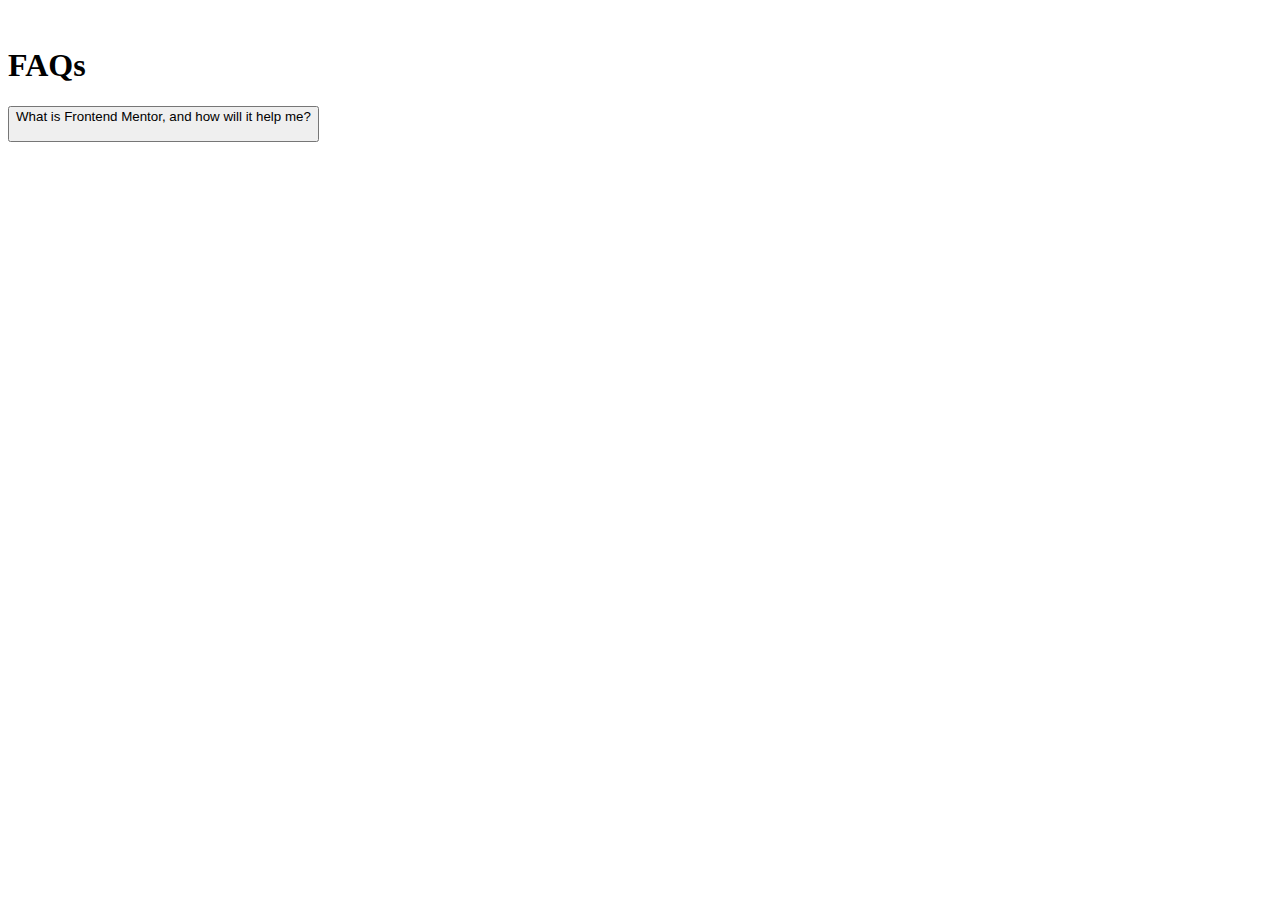
==== faq-accordion-main/index.html @ 25b13900 "se modifico las referencias y se crearon div" ====
<!DOCTYPE html>
<html lang="en">
<head>
  <meta charset="UTF-8">
    <meta name="viewport" content="width=device-width, initial-scale=1.0">
    <link rel="stylesheet" href="https://cdnjs.cloudflare.com/ajax/libs/font-awesome/6.5.0/css/all.min.css">
    <link rel="preconnect" href="https://fonts.googleapis.com">
    <link rel="preconnect" href="https://fonts.gstatic.com" crossorigin>
    <link href="https://fonts.googleapis.com/css2?family=Work+Sans:wght@400;600;700&display=swap" rel="stylesheet">

    <script src="main.js" defer></script>
    <link rel="stylesheet" href="style.css">
    <title>FAQ Accordion</title>
  </head>
  <body>
      <div class="container">
          <div class="faq-headline">
              <img src="images/icon-star.svg" alt="">
              <h1>FAQs</h1>
          </div>
  
          <div class="accordion-container">
              <div class="accordion-item">
                  <button id="accordion-btn" class="accordion-btn">
                      What is Frontend Mentor, and how will it help me?

                      <div class="icons">
                           <img src="images/icon-plus.svg" alt="">
                           <img src="images/icon-minus.svg" alt="">
                      </div>
                  </button>
              </div>
          </div>
      </div>
  </body>
  </html>
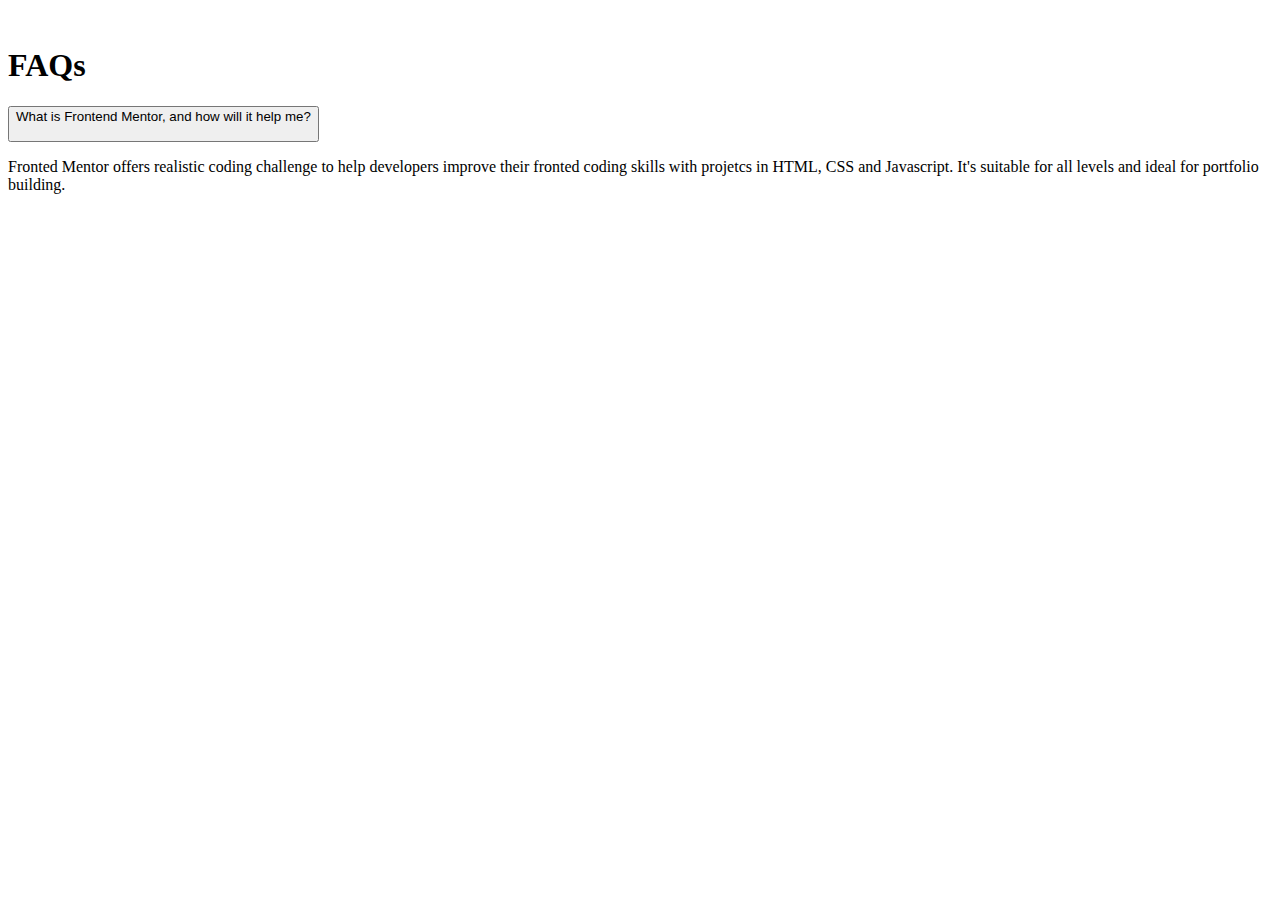
==== commit d8beea57: "se agrego un text al class description" ====
--- a/faq-accordion-main/index.html
+++ b/faq-accordion-main/index.html
@@ -25,10 +25,14 @@
                       What is Frontend Mentor, and how will it help me?
 
                       <div class="icons">
-                           <img src="images/icon-plus.svg" alt="">
-                           <img src="images/icon-minus.svg" alt="">
+                           <img class="plus-icon btn-icon" src="images/icon-plus.svg" alt="">
+                           <img  class="minus-icon btn-icon" src="images/icon-minus.svg" alt="">
                       </div>
                   </button>
+
+                  <div class="according-description">
+                    <p>Fronted Mentor offers realistic coding challenge to help developers improve their fronted coding skills with projetcs in HTML, CSS and Javascript. It's suitable for all levels and ideal for portfolio building.</p>
+                  </div>
               </div>
           </div>
       </div>
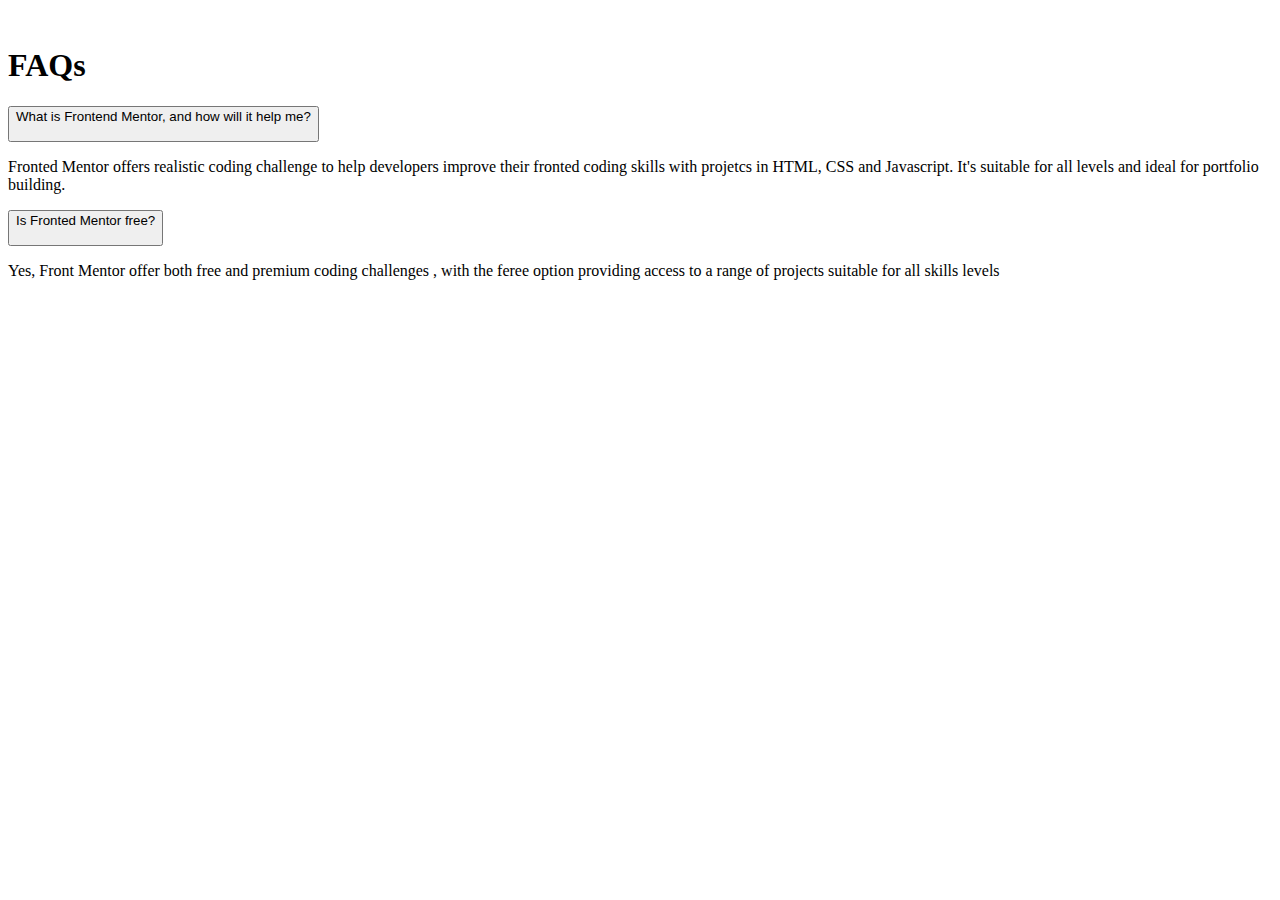
==== commit 4b10f1c8: "se agrego otro nivel del acordion y se le modifico el description" ====
--- a/faq-accordion-main/index.html
+++ b/faq-accordion-main/index.html
@@ -34,6 +34,21 @@
                     <p>Fronted Mentor offers realistic coding challenge to help developers improve their fronted coding skills with projetcs in HTML, CSS and Javascript. It's suitable for all levels and ideal for portfolio building.</p>
                   </div>
               </div>
+
+              <div class="accordion-item">
+                <button id="accordion-btn" class="accordion-btn">
+                    Is Fronted Mentor free?
+
+                    <div class="icons">
+                         <img class="plus-icon btn-icon" src="images/icon-plus.svg" alt="">
+                         <img  class="minus-icon btn-icon" src="images/icon-minus.svg" alt="">
+                    </div>
+                </button>
+
+                <div class="according-description">
+                  <p> Yes, Front Mentor offer both free and premium coding challenges , with the feree option providing access to a range of projects suitable for all skills levels</p>
+                </div>
+            </div>
           </div>
       </div>
   </body>
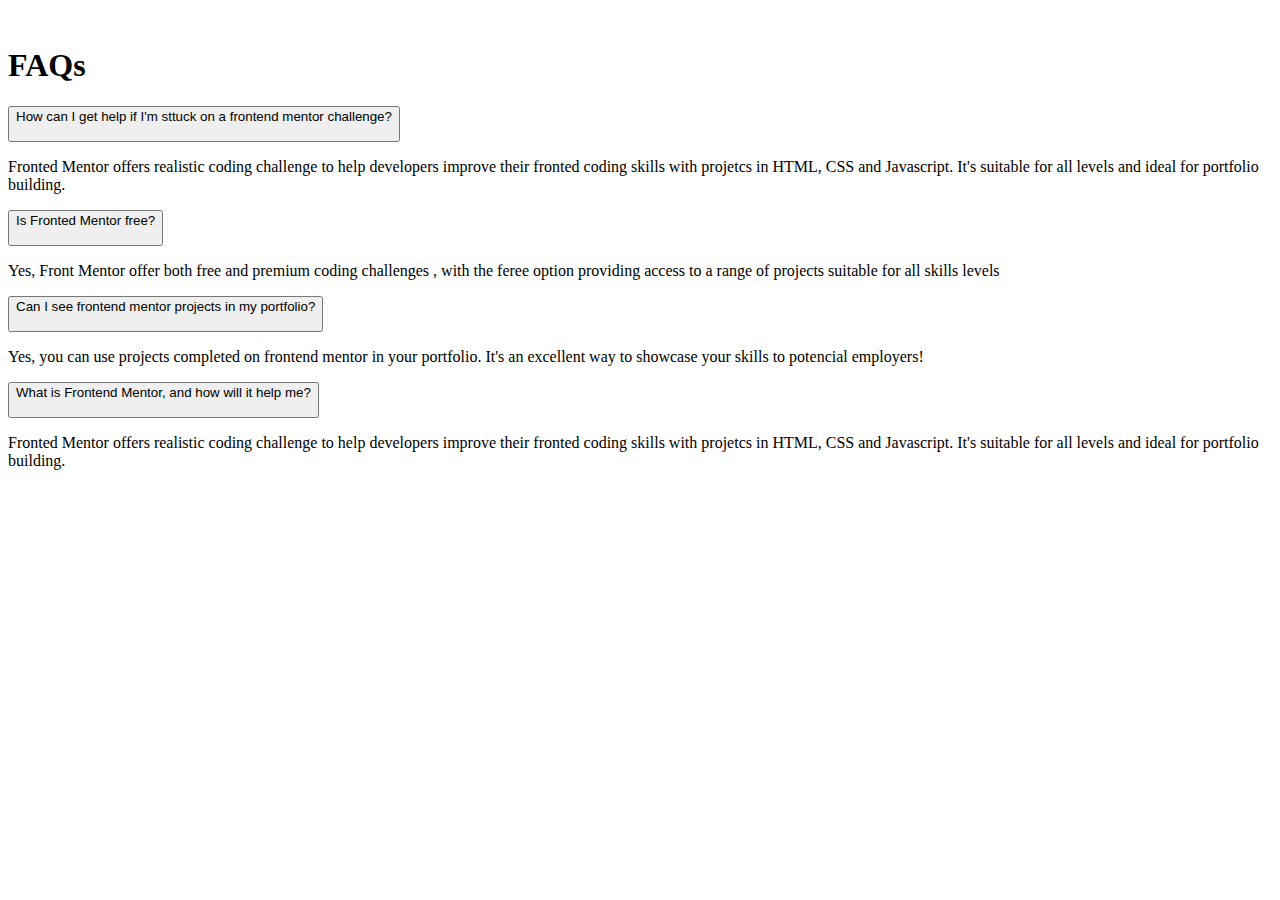
==== commit 91c01c54: "se agrego y modifico otro container del acordion" ====
--- a/faq-accordion-main/index.html
+++ b/faq-accordion-main/index.html
@@ -1,5 +1,5 @@
 <!DOCTYPE html>
-<html lang="en">
+<html lang="es">
 <head>
   <meta charset="UTF-8">
     <meta name="viewport" content="width=device-width, initial-scale=1.0">
@@ -22,7 +22,7 @@
           <div class="accordion-container">
               <div class="accordion-item">
                   <button id="accordion-btn" class="accordion-btn">
-                      What is Frontend Mentor, and how will it help me?
+                      How can I get help if I'm sttuck on a frontend mentor challenge?
 
                       <div class="icons">
                            <img class="plus-icon btn-icon" src="images/icon-plus.svg" alt="">
@@ -49,6 +49,38 @@
                   <p> Yes, Front Mentor offer both free and premium coding challenges , with the feree option providing access to a range of projects suitable for all skills levels</p>
                 </div>
             </div>
+
+            <div class="accordion-item">
+              <button id="accordion-btn" class="accordion-btn">
+                  Can I see frontend mentor projects in my portfolio?
+
+                  <div class="icons">
+                       <img class="plus-icon btn-icon" src="images/icon-plus.svg" alt="">
+                       <img  class="minus-icon btn-icon" src="images/icon-minus.svg" alt="">
+                  </div>
+              </button>
+
+              <div class="according-description">
+                <p>Yes, you can use projects completed on frontend mentor in your portfolio. It's an excellent way to showcase your skills to potencial employers!</p>
+              </div>
+          </div>
+        
+          <div class="accordion-container">
+            <div class="accordion-item">
+                <button id="accordion-btn" class="accordion-btn">
+                    What is Frontend Mentor, and how will it help me?
+
+                    <div class="icons">
+                         <img class="plus-icon btn-icon" src="images/icon-plus.svg" alt="">
+                         <img  class="minus-icon btn-icon" src="images/icon-minus.svg" alt="">
+                    </div>
+                </button>
+
+                <div class="according-description">
+                  <p>Fronted Mentor offers realistic coding challenge to help developers improve their fronted coding skills with projetcs in HTML, CSS and Javascript. It's suitable for all levels and ideal for portfolio building.</p>
+                </div>
+            </div>
+
           </div>
       </div>
   </body>
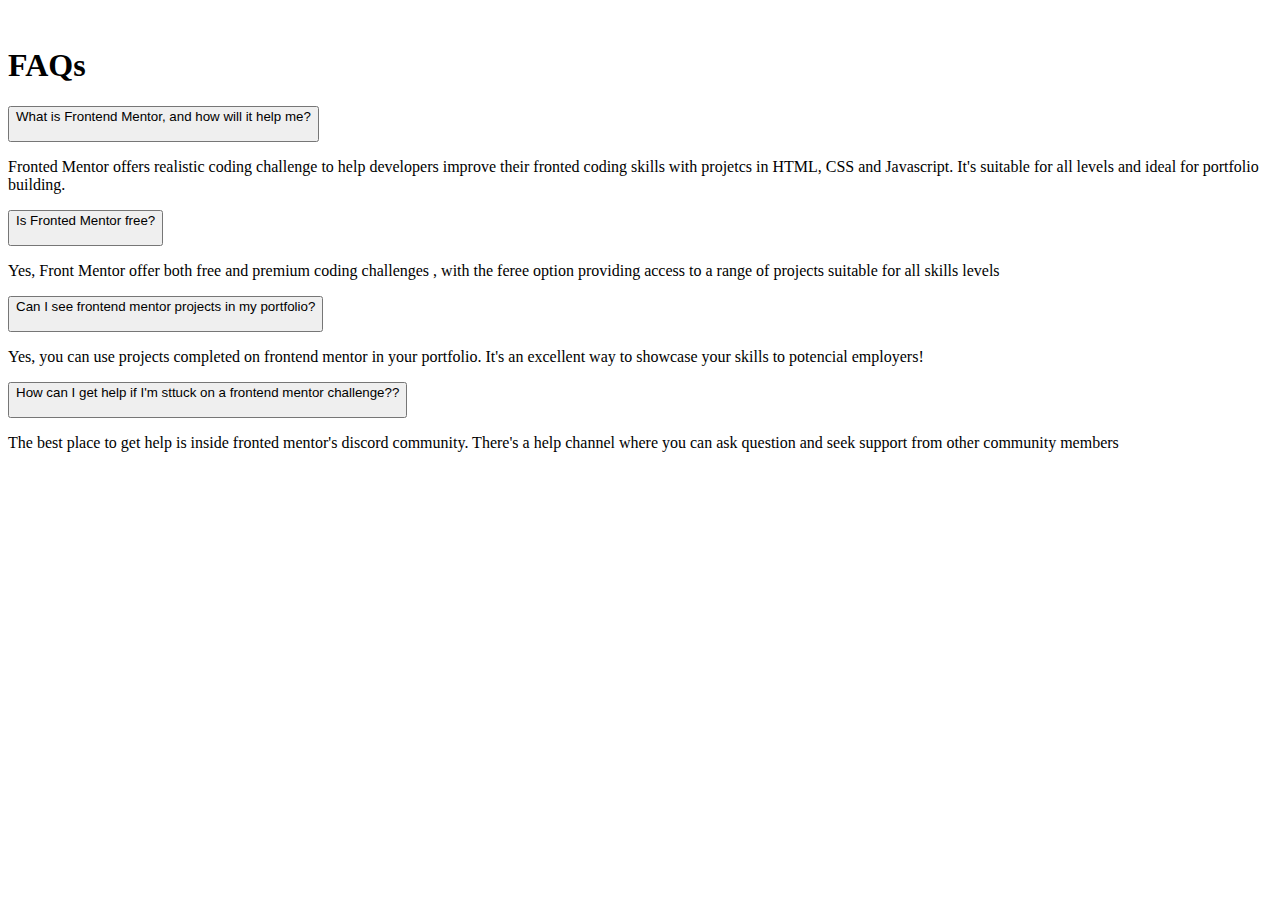
==== commit 3d57f2df: "se modifico el conatiner" ====
--- a/faq-accordion-main/index.html
+++ b/faq-accordion-main/index.html
@@ -22,7 +22,7 @@
           <div class="accordion-container">
               <div class="accordion-item">
                   <button id="accordion-btn" class="accordion-btn">
-                      How can I get help if I'm sttuck on a frontend mentor challenge?
+                      What is Frontend Mentor, and how will it help me?
 
                       <div class="icons">
                            <img class="plus-icon btn-icon" src="images/icon-plus.svg" alt="">
@@ -68,7 +68,7 @@
           <div class="accordion-container">
             <div class="accordion-item">
                 <button id="accordion-btn" class="accordion-btn">
-                    What is Frontend Mentor, and how will it help me?
+                  How can I get help if I'm sttuck on a frontend mentor challenge??
 
                     <div class="icons">
                          <img class="plus-icon btn-icon" src="images/icon-plus.svg" alt="">
@@ -77,7 +77,7 @@
                 </button>
 
                 <div class="according-description">
-                  <p>Fronted Mentor offers realistic coding challenge to help developers improve their fronted coding skills with projetcs in HTML, CSS and Javascript. It's suitable for all levels and ideal for portfolio building.</p>
+                  <p>The best place to get help is inside fronted mentor's discord community. There's a help channel where you can ask question and seek support from other community members</p>
                 </div>
             </div>
 
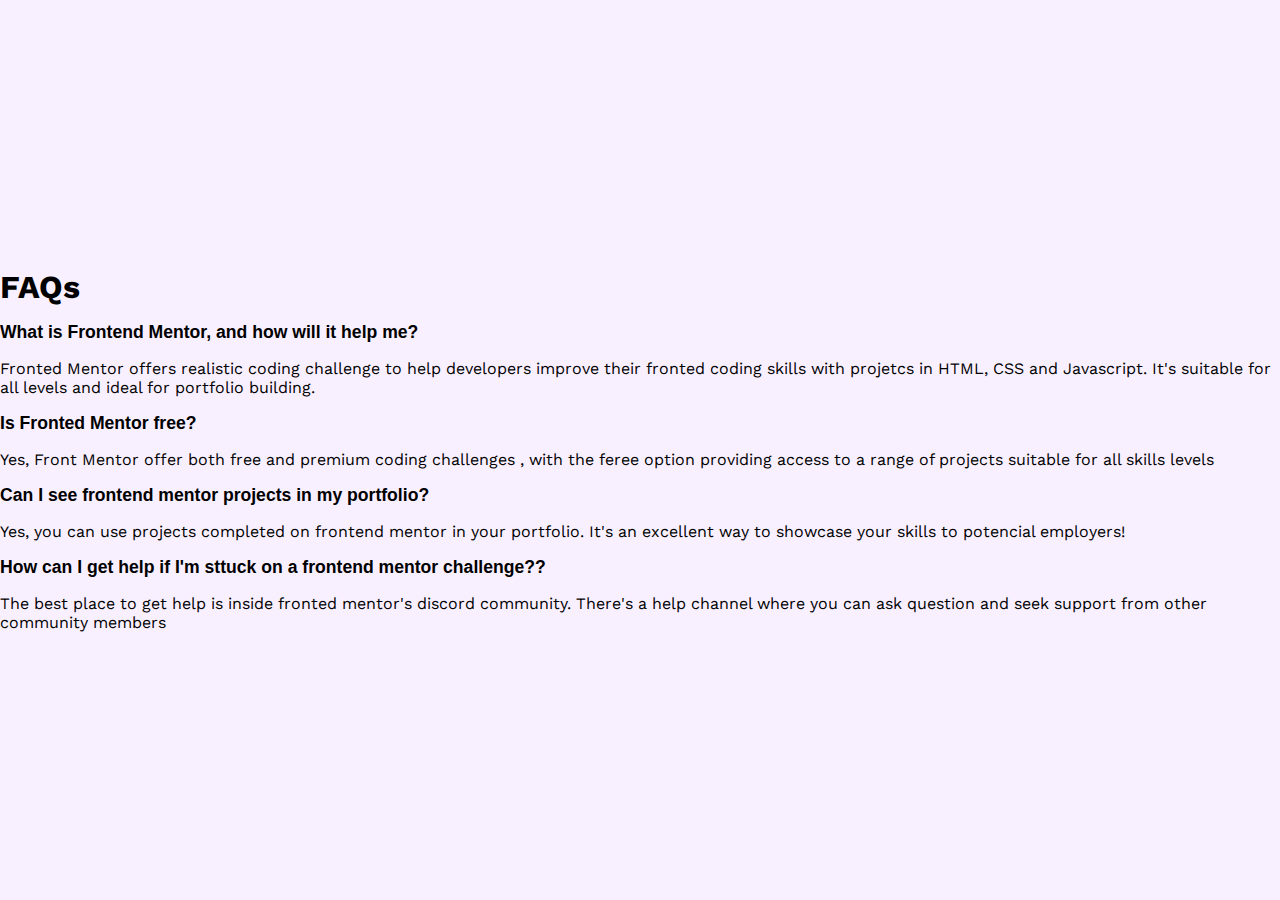
==== commit 7bd7d093: "se le dio estructura y alinamiento al acordion" ====
--- a/faq-accordion-main/index.html
+++ b/faq-accordion-main/index.html
@@ -9,7 +9,7 @@
     <link href="https://fonts.googleapis.com/css2?family=Work+Sans:wght@400;600;700&display=swap" rel="stylesheet">
 
     <script src="main.js" defer></script>
-    <link rel="stylesheet" href="style.css">
+    <link rel="stylesheet" href="/styles.css/styles.css">
     <title>FAQ Accordion</title>
   </head>
   <body>
--- a/styles.css/styles.css
+++ b/styles.css/styles.css
@@ -0,0 +1,43 @@
+* {
+    padding: 0;
+    margin: 0;
+    box-sizing: border-box;
+}
+
+:root {
+    --white: hsl(0, 0%, 100%);
+    --light-pink: hsl(275, 100%, 97%);
+    --grayish-purple: hsl(292, 16%, 49%);
+    --dark-purple: hsl(292, 42%, 14%);
+}
+
+body {
+    background-color: var(--light-pink);
+    background-image: url(images/background-pattern-desktop.svg);
+    background-repeat: no-repeat;
+    background-size: 100%;
+    font-family: 'Work Sans', sans-serif;
+    min-height: 100vh;
+    display: grid;
+    place-content: center;
+}
+
+img, svg {
+    max-width: 100%;
+    display: block;
+}
+
+button {
+    cursor: pointer;
+    background-color: transparent;
+    width: 100%;
+    padding: 1rem 0;
+    font-size: 1.1rem;
+    font-weight: 600;
+    text-align: left;
+    display: flex;
+    align-items: center;
+    justify-content: space-between;
+    gap: 1rem;
+    border: 0;
+}
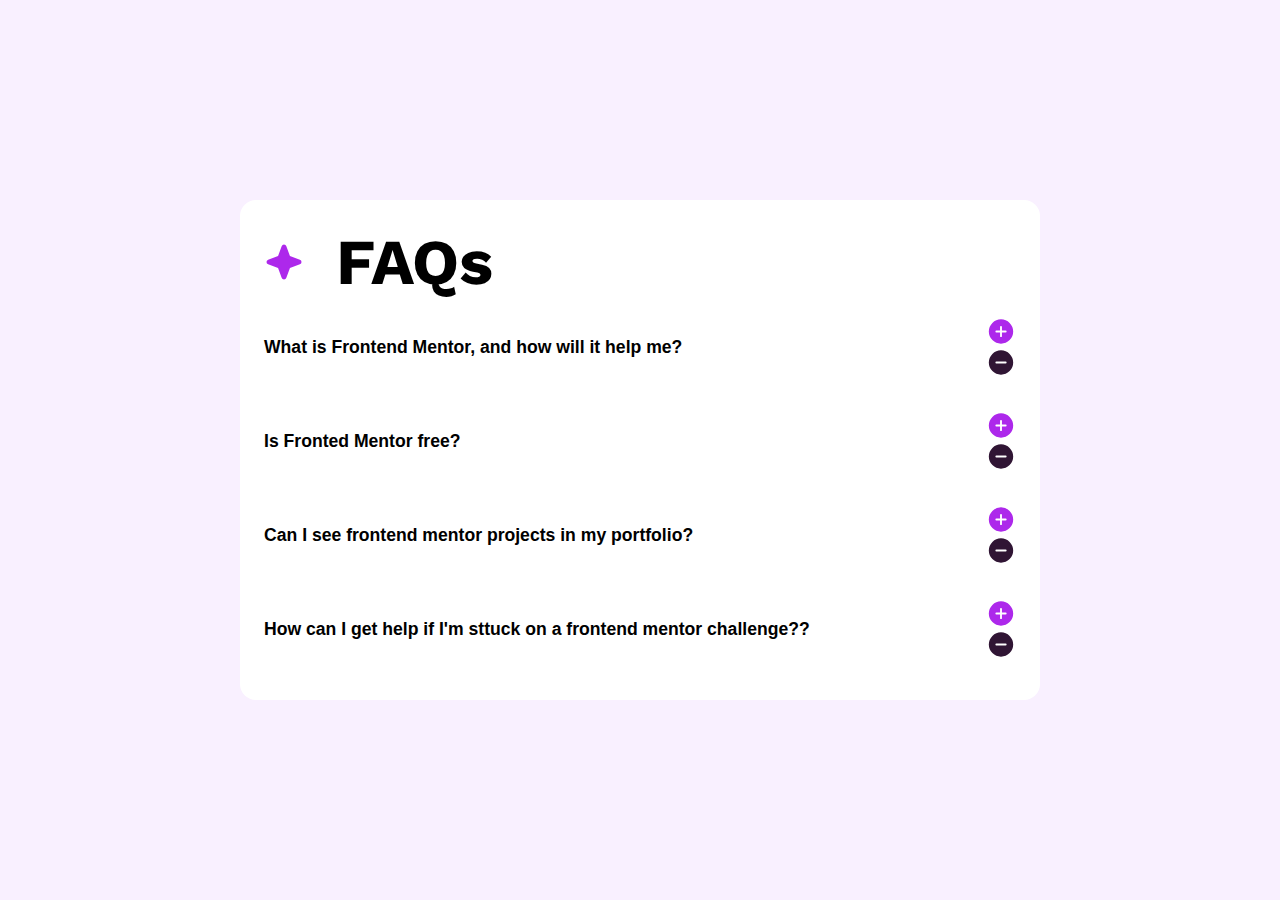
==== commit bb874c8e: "se modifico la ruta de las img en la estructura html" ====
--- a/faq-accordion-main/index.html
+++ b/faq-accordion-main/index.html
@@ -15,7 +15,7 @@
   <body>
       <div class="container">
           <div class="faq-headline">
-              <img src="images/icon-star.svg" alt="">
+              <img src="/faq-accordion-main/assets/images/icon-star.svg" alt="">
               <h1>FAQs</h1>
           </div>
   
@@ -25,8 +25,8 @@
                       What is Frontend Mentor, and how will it help me?
 
                       <div class="icons">
-                           <img class="plus-icon btn-icon" src="images/icon-plus.svg" alt="">
-                           <img  class="minus-icon btn-icon" src="images/icon-minus.svg" alt="">
+                           <img class="plus-icon btn-icon" src="/faq-accordion-main/assets/images/icon-plus.svg" alt="">
+                           <img  class="minus-icon btn-icon" src="/faq-accordion-main/assets/images/icon-minus.svg" alt="">
                       </div>
                   </button>
 
@@ -40,8 +40,8 @@
                     Is Fronted Mentor free?
 
                     <div class="icons">
-                         <img class="plus-icon btn-icon" src="images/icon-plus.svg" alt="">
-                         <img  class="minus-icon btn-icon" src="images/icon-minus.svg" alt="">
+                         <img class="plus-icon btn-icon" src="/faq-accordion-main/assets/images/icon-plus.svg" alt="">
+                         <img  class="minus-icon btn-icon" src="/faq-accordion-main/assets/images/icon-minus.svg" alt="">
                     </div>
                 </button>
 
@@ -55,8 +55,8 @@
                   Can I see frontend mentor projects in my portfolio?
 
                   <div class="icons">
-                       <img class="plus-icon btn-icon" src="images/icon-plus.svg" alt="">
-                       <img  class="minus-icon btn-icon" src="images/icon-minus.svg" alt="">
+                       <img class="plus-icon btn-icon" src="/faq-accordion-main/assets/images/icon-plus.svg" alt="">
+                       <img  class="minus-icon btn-icon" src="/faq-accordion-main/assets/images/icon-minus.svg" alt="">
                   </div>
               </button>
 
@@ -71,8 +71,8 @@
                   How can I get help if I'm sttuck on a frontend mentor challenge??
 
                     <div class="icons">
-                         <img class="plus-icon btn-icon" src="images/icon-plus.svg" alt="">
-                         <img  class="minus-icon btn-icon" src="images/icon-minus.svg" alt="">
+                         <img class="plus-icon btn-icon" src="/faq-accordion-main/assets/images/icon-plus.svg" alt="">
+                         <img  class="minus-icon btn-icon" src="/faq-accordion-main/assets/images/icon-minus.svg" alt="">
                     </div>
                 </button>
 
--- a/styles.css/styles.css
+++ b/styles.css/styles.css
@@ -41,3 +41,56 @@
     gap: 1rem;
     border: 0;
 }
+
+button:hover {
+    color: purple;
+}
+
+.container {
+     background-color: var(--white);
+     max-width: 800px;
+     padding: 1.5rem;
+     margin: 1rem;
+     border-radius: 1rem;
+}
+
+.faq-headline {
+    display: flex;
+    gap: 2rem;
+}
+
+.faq-headline h1 {
+    font-size: 4rem;
+    font-weight: 700;
+}
+
+.according-container .according-item:not(:last-child){
+    border-bottom: 2px solid var(--light-pink);
+}
+
+.according-item .icons img {
+    min-width: 30px;
+}
+
+.according-item .icons .minus-icon {
+    display: none;
+}
+
+.according-description {
+    background-color: var(--white);
+    max-height: 0;
+    overflow: hidden;
+    transition: max-height 200ms ease;
+}
+
+.according-description p {
+    color: var(--grayish-purple);
+    padding: 1.5rem 0;
+}
+
+@media (max-width: 540px) {
+    body{
+        background-image: url(/faq-accordion-main/assets/images/background-pattern-mobile.svg);
+    }
+
+}
